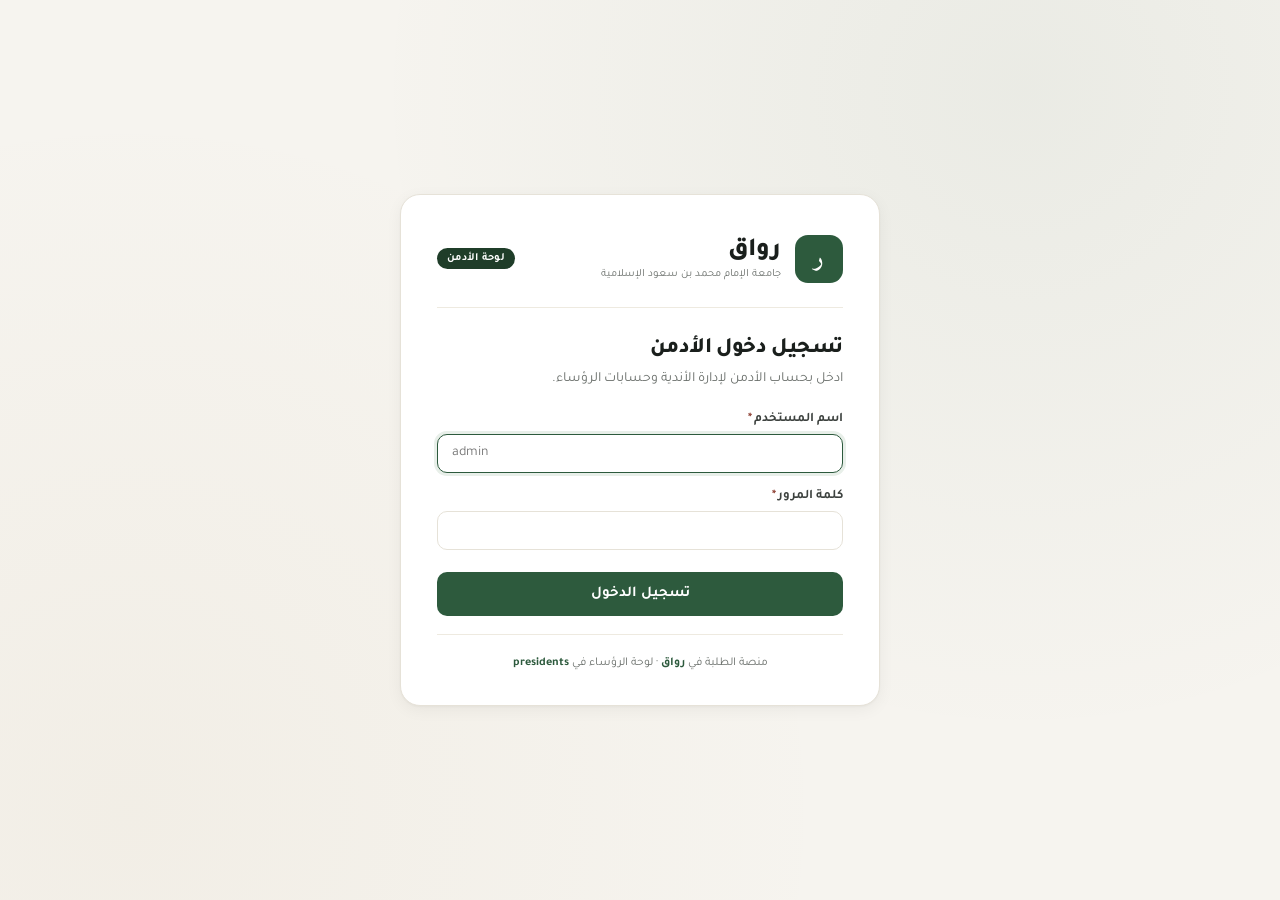
==== riwaq/admin/index.html @ 573fbea0 "Initial commit: رواق web platform Full-stack student platform with PHP/MySQL API, React frontend, ad" ====
<!DOCTYPE html>
<html lang="ar" dir="rtl">
<head>
<meta charset="UTF-8"/>
<meta name="viewport" content="width=device-width, initial-scale=1"/>
<meta name="description" content="لوحة الأدمن لمنصة رواق — إدارة حسابات رؤساء الأندية."/>
<meta name="theme-color" content="#2d5a3d"/>
<title>رواق · لوحة الأدمن</title>
<link rel="icon" type="image/svg+xml" href="data:image/svg+xml,%3Csvg xmlns='http://www.w3.org/2000/svg' viewBox='0 0 32 32'%3E%3Crect width='32' height='32' rx='8' fill='%231f3d29'/%3E%3Ctext x='16' y='23' text-anchor='middle' font-family='Tajawal,Amiri,serif' font-size='20' font-weight='800' fill='white'%3Eر%3C/text%3E%3C/svg%3E"/>
<link rel="preconnect" href="https://fonts.googleapis.com">
<link rel="preconnect" href="https://fonts.gstatic.com" crossorigin>
<link href="https://fonts.googleapis.com/css2?family=Tajawal:wght@400;500;700;800;900&family=Amiri:wght@700&display=swap" rel="stylesheet">
<link rel="stylesheet" href="../presidents/presidents.css"/>
<link rel="stylesheet" href="admin.css"/>
</head>
<body>
<div id="root">
  <div class="login-shell"><div class="login-card" style="text-align:center">
    <div class="spinner" style="margin:20px auto"></div>
    <div style="color:var(--ink-3);font-size:13px">جاري التحميل…</div>
  </div></div>
</div>

<!-- عميل الـ API المشترك -->
<script src="../api-client.js"></script>
<!-- منطق الأدمن -->
<script src="admin.js"></script>
</body>
</html>
---- riwaq/presidents/presidents.css ----
/* Riwaq — Presidents' (admin) website
 * Shares the design language with the student-facing app: olive-green brand,
 * Tajawal/Amiri typography, RTL, ivory background, soft surfaces.
 */

:root {
  --bg: #f6f4ef;
  --bg-soft: #efece4;
  --surface: #ffffff;
  --surface-2: #faf8f3;
  --ink: #1a1f1c;
  --ink-2: #3d423f;
  --ink-3: #6a6f6b;
  --ink-4: #9aa09b;
  --line: #e6e2d8;
  --line-2: #eeeae0;

  --brand: #2d5a3d;
  --brand-deep: #1f3d29;
  --brand-soft: #e8efe9;
  --brand-soft-2: #d6e2d8;

  --gold: #a37d3c;
  --gold-soft: #f3ead7;

  --danger: #8a3a2d;
  --danger-soft: #f3e1dc;

  --radius: 14px;
  --radius-sm: 10px;
  --radius-lg: 20px;
  --shadow-sm: 0 1px 2px rgba(20, 25, 22, 0.04), 0 1px 1px rgba(20, 25, 22, 0.03);
  --shadow: 0 4px 16px rgba(20, 25, 22, 0.05), 0 1px 2px rgba(20, 25, 22, 0.03);
  --shadow-lg: 0 16px 48px rgba(20, 25, 22, 0.12), 0 4px 12px rgba(20, 25, 22, 0.06);
}

* { box-sizing: border-box; margin: 0; padding: 0; }
html, body {
  background: var(--bg);
  color: var(--ink);
  font-family: "Tajawal", "IBM Plex Sans Arabic", system-ui, sans-serif;
  direction: rtl;
  min-height: 100vh;
  -webkit-font-smoothing: antialiased;
}
button { font-family: inherit; cursor: pointer; border: none; background: none; color: inherit; }
input, textarea, select { font-family: inherit; }
a { color: inherit; text-decoration: none; }

/* ============================================================
   TOP BAR
   ============================================================ */
.topbar {
  background: var(--surface);
  border-bottom: 1px solid var(--line);
  padding: 14px 28px;
  display: flex; align-items: center; gap: 16px;
  position: sticky; top: 0; z-index: 50;
}
.brand {
  display: flex; align-items: center; gap: 12px;
}
.brand-mark {
  width: 40px; height: 40px;
  display: grid; place-items: center;
  border-radius: 11px;
  background: var(--brand); color: #fff;
  font-family: "Amiri", "Tajawal", serif;
  font-weight: 800; font-size: 20px;
}
.brand-text .brand-name { font-weight: 800; font-size: 20px; letter-spacing: -.4px; }
.brand-text .brand-sub  { font-size: 11px; color: var(--ink-3); margin-top: 1px; }
.brand-pill {
  margin-inline-start: 6px;
  padding: 4px 10px;
  border-radius: 999px;
  background: var(--gold-soft); color: var(--gold);
  font-size: 11px; font-weight: 700;
  letter-spacing: .3px;
}

.topbar-spacer { flex: 1; }

.club-pill {
  display: inline-flex; align-items: center; gap: 10px;
  padding: 6px 8px 6px 14px;
  background: var(--bg-soft);
  border-radius: 999px;
}
.club-pill-icon {
  width: 30px; height: 30px;
  display: grid; place-items: center;
  border-radius: 999px;
  color: #fff; font-weight: 800; font-size: 14px;
}
.club-pill-name { font-size: 14px; font-weight: 600; }
.club-pill-sub  { font-size: 11px; color: var(--ink-3); }

.btn-link {
  font-size: 13px; color: var(--ink-3);
  padding: 8px 12px; border-radius: var(--radius-sm);
  transition: background .12s, color .12s;
}
.btn-link:hover { background: var(--bg-soft); color: var(--ink); }

/* ============================================================
   BUTTONS (match student site)
   ============================================================ */
.btn {
  display: inline-flex; align-items: center; gap: 8px;
  padding: 10px 18px;
  border-radius: var(--radius-sm);
  font-size: 14px; font-weight: 600;
  transition: background .12s, color .12s, transform .08s;
}
.btn:active { transform: scale(0.98); }
.btn-primary { background: var(--brand); color: #fff; }
.btn-primary:hover { background: var(--brand-deep); }
.btn-ghost  { background: var(--bg-soft); color: var(--ink); }
.btn-ghost:hover { background: var(--line); }
.btn-danger { background: var(--danger-soft); color: var(--danger); }
.btn-danger:hover { background: #e9c8c1; }
.btn-sm { padding: 7px 14px; font-size: 13px; }
.btn-lg { padding: 13px 24px; font-size: 15px; }
.btn-block { width: 100%; justify-content: center; }

/* ============================================================
   LOGIN SCREEN
   ============================================================ */
.login-shell {
  min-height: 100vh;
  display: grid; place-items: center;
  padding: 40px 24px;
  background:
    radial-gradient(circle at 80% 10%, rgba(45, 90, 61, 0.06), transparent 50%),
    radial-gradient(circle at 10% 90%, rgba(163, 125, 60, 0.05), transparent 50%),
    var(--bg);
}
.login-card {
  width: 100%; max-width: 480px;
  background: var(--surface);
  border: 1px solid var(--line);
  border-radius: var(--radius-lg);
  padding: 40px 36px 32px;
  box-shadow: var(--shadow);
}
.login-brand {
  display: flex; align-items: center; gap: 14px;
  padding-bottom: 24px;
  margin-bottom: 28px;
  border-bottom: 1px solid var(--line-2);
}
.login-brand .brand-mark { width: 48px; height: 48px; font-size: 24px; border-radius: 13px; }
.login-brand .brand-name { font-size: 26px; }
.login-title {
  font-size: 22px; font-weight: 800; letter-spacing: -.4px;
  margin-bottom: 6px;
}
.login-sub {
  font-size: 14px; color: var(--ink-3); line-height: 1.6;
  margin-bottom: 22px;
}
.login-card .field + .field { margin-top: 16px; }

/* ============================================================
   PAGE LAYOUT (dashboard)
   ============================================================ */
.page {
  max-width: 1100px;
  margin: 0 auto;
  padding: 28px;
}

.page-head {
  display: flex; align-items: flex-end; gap: 20px;
  padding-bottom: 18px;
  margin-bottom: 22px;
  border-bottom: 1px solid var(--line);
}
.page-head h1 { font-size: 26px; font-weight: 800; letter-spacing: -.5px; }
.page-head .sub { font-size: 14px; color: var(--ink-3); margin-top: 4px; }
.page-head-actions { margin-inline-start: auto; }

/* Stats strip */
.stats {
  display: grid;
  grid-template-columns: repeat(4, 1fr);
  gap: 14px;
  margin-bottom: 24px;
}
.stat {
  background: var(--surface);
  border: 1px solid var(--line);
  border-radius: var(--radius);
  padding: 18px 18px;
}
.stat-label { font-size: 12px; color: var(--ink-3); font-weight: 600; letter-spacing: .2px; }
.stat-value { font-size: 28px; font-weight: 800; margin-top: 6px; letter-spacing: -.6px; color: var(--brand-deep); }
.stat-hint  { font-size: 11px; color: var(--ink-4); margin-top: 2px; }

/* Tabs */
.tabs {
  display: flex; gap: 4px;
  background: var(--bg-soft);
  padding: 4px;
  border-radius: var(--radius-sm);
  margin-bottom: 18px;
  width: fit-content;
}
.tab {
  padding: 9px 18px;
  border-radius: 8px;
  font-size: 14px; font-weight: 600;
  color: var(--ink-3);
  transition: background .15s, color .15s;
}
.tab:hover { color: var(--ink); }
.tab.active { background: var(--surface); color: var(--ink); box-shadow: var(--shadow-sm); }

/* Two-column dashboard */
.dash-grid {
  display: grid;
  grid-template-columns: 1.2fr 1fr;
  gap: 22px;
  align-items: start;
}
@media (max-width: 880px) {
  .dash-grid { grid-template-columns: 1fr; }
  .stats { grid-template-columns: repeat(2, 1fr); }
}

/* ============================================================
   CARDS
   ============================================================ */
.card {
  background: var(--surface);
  border: 1px solid var(--line);
  border-radius: var(--radius);
  padding: 22px 22px 24px;
}
.card-head {
  display: flex; align-items: center; gap: 10px;
  padding-bottom: 14px;
  margin-bottom: 16px;
  border-bottom: 1px solid var(--line-2);
}
.card-head h2 {
  font-size: 17px; font-weight: 800; letter-spacing: -.2px;
}
.card-head .pill {
  font-size: 11px; font-weight: 700;
  padding: 3px 10px;
  border-radius: 999px;
  background: var(--brand-soft); color: var(--brand-deep);
}
.card-head .sub { font-size: 12px; color: var(--ink-3); margin-inline-start: auto; }

/* ============================================================
   FORM FIELDS
   ============================================================ */
.field { display: flex; flex-direction: column; gap: 6px; }
.field + .field { margin-top: 14px; }
.field label {
  font-size: 13px; font-weight: 600; color: var(--ink-2);
}
.field label .req { color: var(--danger); margin-inline-start: 2px; }
.field input, .field textarea, .field select {
  border: 1px solid var(--line);
  background: var(--surface);
  padding: 10px 14px;
  border-radius: var(--radius-sm);
  font-size: 14px;
  color: var(--ink);
  transition: border-color .12s, box-shadow .12s;
}
.field input:focus, .field textarea:focus, .field select:focus {
  outline: none;
  border-color: var(--brand);
  box-shadow: 0 0 0 3px var(--brand-soft);
}
.field textarea { resize: vertical; min-height: 110px; line-height: 1.65; }
.field .hint { font-size: 11px; color: var(--ink-4); }

.field-row {
  display: grid;
  grid-template-columns: 1fr 1fr;
  gap: 14px;
  margin-top: 14px;
}
.field-row .field + .field { margin-top: 0; }
@media (max-width: 560px) {
  .field-row { grid-template-columns: 1fr; }
  .field-row .field + .field { margin-top: 14px; }
}

.form-actions {
  display: flex; gap: 10px; align-items: center;
  margin-top: 22px;
  padding-top: 18px;
  border-top: 1px solid var(--line-2);
}
.form-actions .spacer { flex: 1; }

/* Type selector chips (post type) */
.chips {
  display: flex; gap: 8px; flex-wrap: wrap;
}
.chip {
  padding: 8px 14px;
  border-radius: 999px;
  font-size: 13px; font-weight: 600;
  background: var(--bg-soft);
  color: var(--ink-2);
  border: 1px solid transparent;
  transition: background .12s, color .12s, border-color .12s;
}
.chip:hover { background: var(--line); }
.chip.active {
  background: var(--brand-soft);
  color: var(--brand-deep);
  border-color: var(--brand-soft-2);
}

/* ============================================================
   LIST OF PUBLISHED ITEMS
   ============================================================ */
.empty {
  padding: 30px 20px;
  text-align: center;
  color: var(--ink-4);
  font-size: 13px;
}
.empty .ico {
  width: 48px; height: 48px;
  display: grid; place-items: center;
  margin: 0 auto 10px;
  border-radius: 14px;
  background: var(--bg-soft);
  color: var(--ink-3);
  font-size: 22px;
}

.item {
  padding: 14px 14px;
  border-radius: var(--radius-sm);
  border: 1px solid var(--line-2);
  background: var(--surface-2);
  display: flex; gap: 12px; align-items: flex-start;
}
.item + .item { margin-top: 10px; }
.item-badge {
  flex-shrink: 0;
  min-width: 46px;
  padding: 6px 10px;
  border-radius: 10px;
  font-size: 11px; font-weight: 700;
  text-align: center;
  line-height: 1.3;
}
.item-badge.post         { background: var(--bg-soft); color: var(--ink-2); }
.item-badge.announcement { background: var(--gold-soft); color: var(--gold); }
.item-badge.event        { background: var(--brand-soft); color: var(--brand-deep); }
.item-body { flex: 1; min-width: 0; }
.item-title {
  font-weight: 700; font-size: 14px;
  margin-bottom: 4px;
  overflow: hidden;
  text-overflow: ellipsis;
  display: -webkit-box;
  -webkit-line-clamp: 2;
  -webkit-box-orient: vertical;
}
.item-meta {
  font-size: 11px; color: var(--ink-3);
  display: flex; gap: 8px; flex-wrap: wrap;
}
.item-meta .dot { color: var(--ink-4); }
.item-actions { flex-shrink: 0; }
.item-del {
  width: 30px; height: 30px;
  display: grid; place-items: center;
  border-radius: 8px;
  color: var(--ink-3);
  transition: background .12s, color .12s;
}
.item-del:hover { background: var(--danger-soft); color: var(--danger); }

/* ============================================================
   TOAST
   ============================================================ */
.toast {
  position: fixed; bottom: 24px; left: 50%;
  transform: translateX(-50%) translateY(20px);
  background: var(--brand-deep);
  color: #fff;
  padding: 12px 20px;
  border-radius: 999px;
  font-size: 14px; font-weight: 600;
  box-shadow: var(--shadow-lg);
  opacity: 0;
  pointer-events: none;
  transition: transform .25s, opacity .25s;
  z-index: 200;
}
.toast.show {
  opacity: 1;
  transform: translateX(-50%) translateY(0);
}
.toast.toast-danger { background: var(--danger); }

/* Loading spinner used while session/data load */
.spinner {
  width: 28px; height: 28px;
  border-radius: 999px;
  border: 3px solid var(--brand-soft-2);
  border-top-color: var(--brand);
  animation: spin 0.8s linear infinite;
}
@keyframes spin { to { transform: rotate(360deg); } }

/* ============================================================
   SMALL UTILITIES
   ============================================================ */
.muted { color: var(--ink-3); font-size: 13px; }
.row { display: flex; align-items: center; gap: 10px; }
.row.wrap { flex-wrap: wrap; }
hr.sep { border: none; border-top: 1px solid var(--line-2); margin: 18px 0; }

/* ============================================================
   SOCIAL LINKS EDITOR (when currentTab === "socials")
   ============================================================ */
.social-rows { display: flex; flex-direction: column; gap: 12px; }
.social-row {
  display: grid;
  grid-template-columns: 140px 1fr;
  gap: 10px;
  align-items: center;
}
.social-row .platform {
  display: flex; align-items: center; gap: 10px;
  font-size: 13px; font-weight: 700; color: var(--ink-2);
  padding: 0 6px;
}
.social-row .platform-ico {
  width: 30px; height: 30px;
  display: grid; place-items: center;
  border-radius: 8px;
  color: #fff;
  font-size: 11px;
  flex-shrink: 0;
}
.social-row input {
  border: 1px solid var(--line);
  background: var(--surface);
  padding: 9px 14px;
  border-radius: var(--radius-sm);
  font-size: 14px;
  color: var(--ink);
  direction: ltr;
  text-align: right;
  transition: border-color .12s, box-shadow .12s;
}
.social-row input:focus {
  outline: none;
  border-color: var(--brand);
  box-shadow: 0 0 0 3px var(--brand-soft);
}
.social-row input::placeholder {
  color: var(--ink-4);
  direction: ltr;
  text-align: right;
}
@media (max-width: 560px) {
  .social-row { grid-template-columns: 1fr; gap: 6px; }
}
---- riwaq/admin/admin.css ----
/* رواق — أنماط لوحة الأدمن (تعتمد على presidents.css لمشاركة الألوان والخطوط) */

/* شارة الأدمن في الـ topbar */
.admin-badge {
  display: inline-flex; align-items: center; gap: 6px;
  margin-inline-start: 6px;
  padding: 4px 10px;
  border-radius: 999px;
  background: var(--brand-deep); color: #fff;
  font-size: 11px; font-weight: 700;
  letter-spacing: .3px;
}

/* شريط تنبيه البذرة الافتراضية */
.alert {
  border-radius: var(--radius);
  padding: 14px 18px;
  margin-bottom: 22px;
  display: flex; align-items: flex-start; gap: 14px;
  border: 1px solid;
}
.alert-warn {
  background: var(--gold-soft);
  border-color: #e5cf94;
  color: #5a4314;
}
.alert-icon {
  width: 32px; height: 32px;
  border-radius: 999px;
  display: grid; place-items: center;
  background: #fff;
  color: var(--gold);
  flex-shrink: 0;
  font-weight: 800; font-size: 18px;
  font-family: "Amiri", "Tajawal", serif;
}
.alert-body { flex: 1; }
.alert-title { font-weight: 700; font-size: 14.5px; margin-bottom: 4px; }
.alert-text  { font-size: 13px; color: #5a4314; line-height: 1.7; }
.alert-text code {
  background: rgba(255,255,255,0.6);
  padding: 1px 8px;
  border-radius: 6px;
  font-family: "Tajawal", monospace;
  font-weight: 700;
}
.alert-dismiss {
  align-self: flex-start;
  width: 28px; height: 28px;
  border-radius: 999px;
  display: grid; place-items: center;
  color: var(--gold);
  transition: background .12s;
  font-size: 14px;
}
.alert-dismiss:hover { background: rgba(255,255,255,0.6); }

/* جدول الحسابات */
.accounts-table-wrap {
  overflow-x: auto;
  border: 1px solid var(--line-2);
  border-radius: var(--radius-sm);
}
.accounts-table {
  width: 100%;
  border-collapse: collapse;
  font-size: 13.5px;
  min-width: 620px;
}
.accounts-table thead th {
  background: var(--surface-2);
  color: var(--ink-3);
  font-size: 12px;
  font-weight: 700;
  text-align: right;
  padding: 12px 14px;
  border-bottom: 1px solid var(--line-2);
  letter-spacing: .2px;
}
.accounts-table tbody td {
  padding: 14px;
  border-bottom: 1px solid var(--line-2);
  vertical-align: middle;
}
.accounts-table tbody tr:last-child td { border-bottom: none; }
.accounts-table tbody tr:hover { background: var(--surface-2); }

.acc-club {
  display: flex; align-items: center; gap: 10px;
}
.acc-club-icon {
  width: 30px; height: 30px;
  border-radius: 8px;
  display: grid; place-items: center;
  color: #fff; font-weight: 700; font-size: 13px;
  flex-shrink: 0;
}
.acc-club-name { font-weight: 700; font-size: 13.5px; }
.acc-club-meta { font-size: 11px; color: var(--ink-3); margin-top: 2px; }

.acc-username {
  font-family: "Tajawal", monospace;
  font-weight: 700;
  background: var(--bg-soft);
  padding: 4px 10px;
  border-radius: 6px;
  display: inline-block;
  direction: ltr;
  font-size: 13px;
}

.acc-date { color: var(--ink-3); font-size: 12.5px; }

.acc-actions {
  display: flex; gap: 6px; justify-content: flex-end;
}
.acc-actions .btn { padding: 6px 12px; font-size: 12.5px; }

/* الإحصائيات */
.stat-value.muted-zero { color: var(--ink-4); }

/* قائمة الأندية بدون حساب */
.unassigned-list {
  display: flex; flex-wrap: wrap; gap: 8px;
  margin-top: 12px;
}
.unassigned-chip {
  font-size: 12px;
  padding: 5px 12px;
  border-radius: 999px;
  background: var(--brand-soft);
  color: var(--brand-deep);
  font-weight: 600;
}

/* نموذج الإنشاء */
.create-form .field-row { margin-top: 14px; }
.create-form .pwd-wrap {
  position: relative;
}
.create-form .pwd-wrap input { padding-inline-end: 80px; }
.create-form .pwd-toggle {
  position: absolute;
  inset-inline-end: 8px;
  top: 50%;
  transform: translateY(-50%);
  font-size: 11.5px;
  color: var(--ink-3);
  padding: 4px 10px;
  border-radius: 6px;
  background: var(--bg-soft);
  font-weight: 600;
  transition: background .12s, color .12s;
}
.create-form .pwd-toggle:hover { background: var(--line); color: var(--ink); }

.form-error {
  color: var(--danger);
  font-size: 12.5px;
  margin-top: 8px;
  display: none;
}
.form-error.show { display: block; }

/* المودال */
.modal-back {
  position: fixed; inset: 0;
  background: rgba(20, 25, 22, 0.5);
  z-index: 100;
  display: grid; place-items: center;
  padding: 20px;
  animation: fadeIn .15s ease;
}
@keyframes fadeIn { from { opacity: 0 } to { opacity: 1 } }
.modal {
  background: var(--surface);
  border-radius: var(--radius-lg);
  width: 100%; max-width: 460px;
  box-shadow: var(--shadow-lg);
  animation: modalIn .2s ease;
  overflow: hidden;
}
@keyframes modalIn {
  from { transform: translateY(20px); opacity: 0 }
  to   { transform: translateY(0); opacity: 1 }
}
.modal-head {
  padding: 18px 22px;
  border-bottom: 1px solid var(--line);
}
.modal-head h2 { font-size: 17px; font-weight: 800; letter-spacing: -.3px; }
.modal-head .sub { font-size: 12.5px; color: var(--ink-3); margin-top: 2px; }
.modal-body { padding: 20px 22px; }
.modal-foot {
  padding: 14px 22px;
  border-top: 1px solid var(--line);
  display: flex; gap: 10px; justify-content: flex-end;
}

/* عند عدم وجود أندية بدون حساب */
.create-form-disabled {
  background: var(--bg-soft);
  border-radius: var(--radius-sm);
  padding: 18px;
  text-align: center;
  color: var(--ink-3);
  font-size: 13.5px;
}

/* Toast variant */
.toast.toast-danger { background: var(--danger); }

/* ============================================================
   نموذج إنشاء/تعديل النادي
   ============================================================ */
.modal-lg { max-width: 760px; }

.club-form-row {
  display: grid;
  grid-template-columns: 220px 1fr;
  gap: 24px;
  align-items: start;
}

.club-form-icon-section {
  display: flex;
  flex-direction: column;
  gap: 8px;
}
.club-form-icon-section > label {
  font-size: 13px;
  font-weight: 600;
  color: var(--ink-2);
  margin-bottom: 4px;
}

.club-form-preview {
  width: 120px;
  height: 120px;
  border-radius: 20px;
  display: grid;
  place-items: center;
  color: #fff;
  font-size: 48px;
  font-weight: 800;
  border: 3px solid var(--surface);
  box-shadow: var(--shadow);
  overflow: hidden;
  align-self: center;
}
.club-form-preview img {
  width: 100%;
  height: 100%;
  object-fit: cover;
}

.club-form-icon-controls {
  display: flex;
  flex-direction: column;
  gap: 6px;
  align-items: center;
}

.club-form-fields {
  display: flex;
  flex-direction: column;
  gap: 14px;
}

/* تصنيف ملوّن في الجدول */
.club-cat-chip {
  display: inline-block;
  padding: 3px 10px;
  font-size: 12px;
  font-weight: 600;
  border-radius: 999px;
  background: var(--brand-soft);
  color: var(--brand-deep);
}

@media (max-width: 720px) {
  .club-form-row { grid-template-columns: 1fr; }
  .club-form-preview { width: 96px; height: 96px; font-size: 36px; }
}

/* Spinner used inside the login card while session is being checked */
.spinner {
  width: 28px; height: 28px;
  border-radius: 999px;
  border: 3px solid var(--brand-soft-2);
  border-top-color: var(--brand);
  animation: spin 0.8s linear infinite;
}
@keyframes spin { to { transform: rotate(360deg); } }

/* Spinner used inside the login card while session is being checked */
.spinner {
  width: 28px; height: 28px;
  border-radius: 999px;
  border: 3px solid var(--brand-soft-2);
  border-top-color: var(--brand);
  animation: spin 0.8s linear infinite;
}
@keyframes spin { to { transform: rotate(360deg); } }

@media (max-width: 720px) {
  .accounts-table { font-size: 12.5px; }
  .acc-actions { flex-direction: column; gap: 4px; }
}
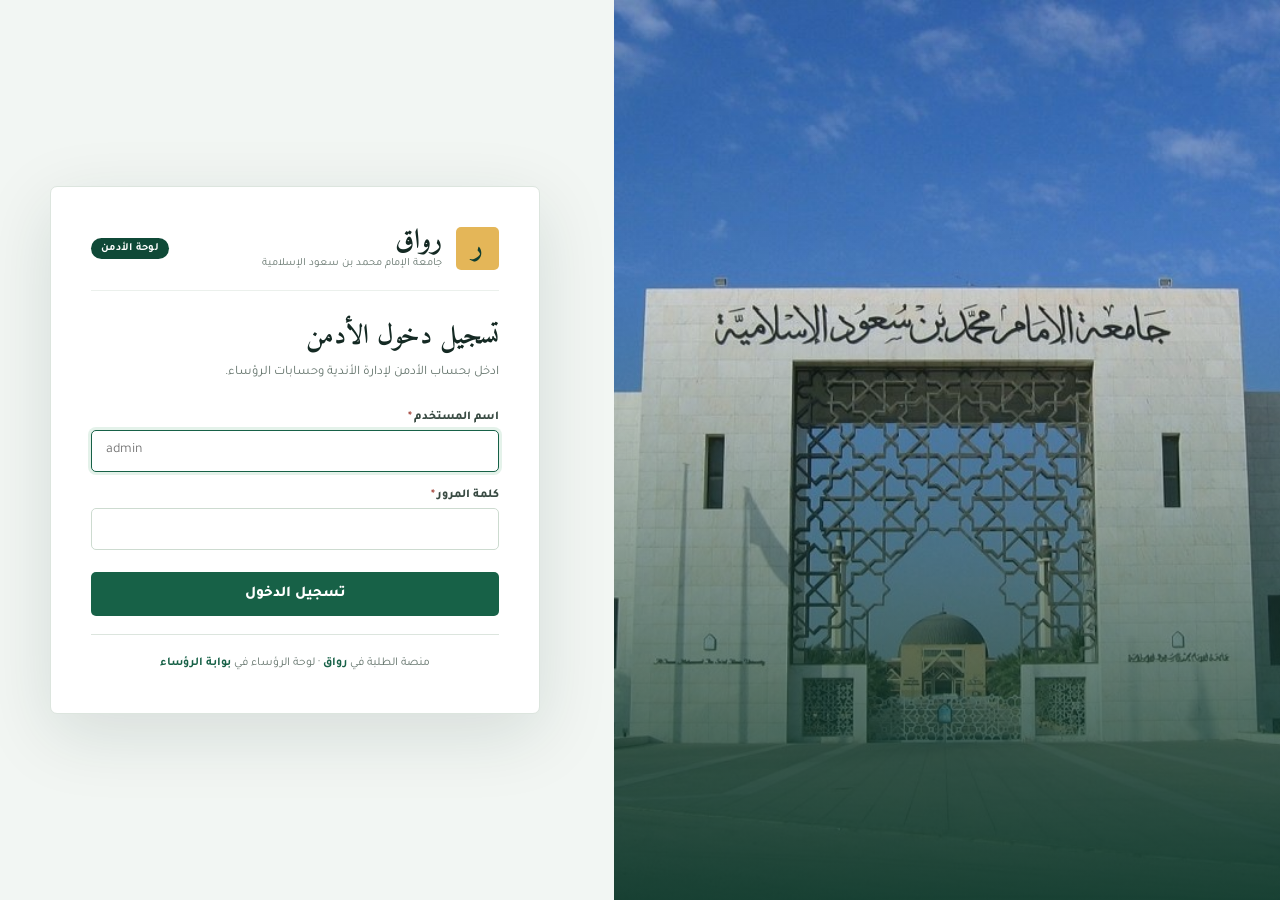
==== commit edc985ce: "Prepare Riwaq for public release" ====
--- a/riwaq/admin/index.html
+++ b/riwaq/admin/index.html
@@ -12,6 +12,7 @@
 <link href="https://fonts.googleapis.com/css2?family=Tajawal:wght@400;500;700;800;900&family=Amiri:wght@700&display=swap" rel="stylesheet">
 <link rel="stylesheet" href="../presidents/presidents.css"/>
 <link rel="stylesheet" href="admin.css"/>
+<link rel="stylesheet" href="../portal-design.css?v=2"/>
 </head>
 <body>
 <div id="root">
@@ -23,6 +24,8 @@
 
 <!-- عميل الـ API المشترك -->
 <script src="../api-client.js"></script>
+<script src="../assets/lucide.min.js"></script>
+<script src="../portal-ui.js"></script>
 <!-- منطق الأدمن -->
 <script src="admin.js"></script>
 </body>
--- a/riwaq/portal-design.css
+++ b/riwaq/portal-design.css
@@ -0,0 +1,128 @@
+/* Shared visual language for the president and admin workspaces. */
+:root{--bg:#f3f6f4;--bg-soft:#e9f0eb;--surface:#fff;--surface-2:#f8faf8;--ink:#142923;--ink-2:#394b43;--ink-3:#65756d;--ink-4:#8a9890;--line:#dce5de;--line-2:#ebf0ec;--brand:#176147;--brand-deep:#0f4937;--brand-soft:#e4f2ea;--brand-soft-2:#cce4d5;--gold:#a86b21;--gold-soft:#f8edcf;--danger:#a34238;--danger-soft:#f8e5e1;--radius:7px;--radius-sm:5px;--radius-lg:8px;--shadow-sm:none;--shadow:none;--shadow-lg:0 22px 60px #09291a24}
+body{background:var(--bg);color:var(--ink);font-size:15px}
+button:focus-visible,a:focus-visible,input:focus-visible,textarea:focus-visible,select:focus-visible{outline:3px solid #d69d45;outline-offset:3px}
+.topbar{background:#103e31;border:0;color:#fff;min-height:70px;padding:10px max(28px,calc((100vw - 1230px)/2));gap:10px;flex-wrap:wrap}
+.topbar .brand{color:#fff}
+.brand-mark,.login-brand .brand-mark{border-radius:5px;background:#e4b658;color:#103e31;font:700 27px/1 Amiri,Tajawal,serif}
+.topbar .brand-mark{width:41px;height:41px}
+.brand-text .brand-name{font:700 26px/1 Amiri,Tajawal,serif;letter-spacing:0}
+.topbar .brand-sub{color:#bad6c6;margin-top:5px;font-size:11px}
+.topbar .btn-link{color:#d6eadd;font-size:12px;font-weight:700;border-radius:5px;padding:9px 11px}
+.topbar .btn-link:hover{color:#fff;background:#1e5743}
+.topbar .club-pill{border:1px solid #54816c;border-radius:5px;background:#1d5641;padding:5px 10px}
+.club-pill-icon{border-radius:4px}
+.topbar .club-pill-sub{color:#c2decf}
+.topbar .club-pill-name{font-weight:800;color:#fff}
+.topbar .admin-badge{background:#e4b658;color:#173c2f;border-radius:4px;padding:7px 10px;font-size:11px;font-weight:800}
+.page{max-width:1230px;padding:37px 28px 90px}
+.page-head{align-items:center;margin-bottom:28px;padding-bottom:24px}
+.page-head h1{font:700 33px/1.2 Amiri,Tajawal,serif;letter-spacing:0}
+.page-head .sub{font-size:13px;line-height:1.6;margin-top:6px}
+.page-head-actions{flex-shrink:0}
+.btn{border-radius:5px;box-shadow:none;font-weight:800;transition:background .18s,border-color .18s,transform .18s}
+.btn-primary{background:var(--brand);color:#fff}
+.btn-primary:hover{background:var(--brand-deep)}
+.btn-ghost{background:#edf3ee;border:1px solid var(--line)}
+.btn-ghost:hover{background:#dfece2}
+.btn-danger{background:var(--danger-soft)}
+.stats{gap:0;background:#fff;border:1px solid var(--line);border-radius:7px;overflow:hidden;margin-bottom:30px}
+.stat{border:0;border-inline-end:1px solid var(--line);border-radius:0;padding:19px 22px}
+.stat:last-child{border:0}
+.stat-label{font-size:12px;font-weight:800;letter-spacing:0}
+.stat-value{font-size:29px;font-weight:800;letter-spacing:0;margin-top:8px;color:var(--brand)}
+.stat-hint{font-size:11px;margin-top:4px}
+.dash-grid{grid-template-columns:minmax(0,1.08fr) minmax(0,.92fr);gap:20px}
+.card{border:1px solid var(--line);border-radius:7px;padding:24px;background:#fff;box-shadow:none}
+.card-head{padding-bottom:16px;margin-bottom:20px}
+.card-head h2{font-size:17px;letter-spacing:0}
+.card-head .sub{font-size:11px;color:var(--ink-3)}
+.card-head .pill{border-radius:4px}
+.chips,.tabs{display:flex;gap:0;background:transparent;border-bottom:1px solid var(--line);border-radius:0;padding:0;margin-bottom:18px;flex-wrap:wrap}
+.chip,.tab{padding:10px 13px 12px;border:0;border-bottom:3px solid transparent;border-radius:0;background:transparent;font-size:13px;font-weight:800;color:var(--ink-3)}
+.chip:hover,.tab:hover{background:transparent;color:var(--brand)}
+.chip.active,.tab.active{background:transparent;border-bottom-color:var(--brand);color:var(--brand);box-shadow:none}
+.field label{font-size:12px;color:var(--ink-2);font-weight:800}
+.field input,.field textarea,.field select,.social-row input{border-radius:5px;background:#fff;border:1px solid #cddbd0;font-size:14px;min-height:42px}
+.field input:focus,.field textarea:focus,.field select:focus,.social-row input:focus{border-color:var(--brand);box-shadow:0 0 0 3px var(--brand-soft)}
+.item{border:1px solid var(--line);border-radius:5px;background:#fff}
+.item-badge,.club-cat-chip{border-radius:4px}
+.empty{border:1px dashed #cbdacf;border-radius:6px;background:var(--surface-2)}
+.login-shell{position:relative;background:#f2f6f3;padding:40px max(35px,calc((100vw - 1180px)/2));display:flex;align-items:center;justify-content:flex-end;isolation:isolate;overflow:hidden}
+.login-shell:before{content:"";position:absolute;inset:0 0 0 48%;background:#103e31 url('assets/campus.jpg') center/cover no-repeat;z-index:-2}
+.login-shell:after{content:"";position:absolute;inset:0 0 0 48%;background:linear-gradient(0deg,#0f3b2ded 0%,#0f3b2d06 70%);z-index:-1}
+.login-card{width:46%;max-width:490px;min-width:360px;padding:40px;border-radius:7px;border:1px solid var(--line);box-shadow:0 20px 70px #0e302420;background:#fff}
+.login-brand{margin-bottom:28px;padding-bottom:20px}
+.login-brand .brand-mark{width:43px;height:43px;font-size:27px}
+.login-brand .brand-name{font:700 28px/1 Amiri,Tajawal,serif;letter-spacing:0}
+.login-brand .brand-sub{font-size:11px;color:var(--ink-3)}
+.login-title{font:700 27px/1.35 Amiri,Tajawal,serif;letter-spacing:0;margin-bottom:7px}
+.login-sub{font-size:13px;line-height:1.7;margin-bottom:25px}
+.login-card .btn-block{min-height:44px}
+.login-card .sep{border-color:var(--line)}
+.accounts-table-wrap{border:1px solid var(--line);border-radius:5px;overflow:auto}
+.accounts-table{min-width:780px}
+.accounts-table thead{background:#f1f6f2}
+.accounts-table thead th{font-size:11px;color:var(--ink-3);font-weight:800;border-color:var(--line)}
+.accounts-table tbody td{border-color:var(--line-2);font-size:12px}
+.accounts-table tbody tr:hover{background:#f6faf7}
+.acc-club-icon{border-radius:4px}
+.acc-username{border-radius:4px;background:#e9f2eb;color:var(--brand-deep)}
+.acc-actions{flex-wrap:wrap}
+.table-tools{display:flex;align-items:center;gap:10px;margin-bottom:14px}
+.table-tools input{width:min(340px,100%);min-height:39px;border:1px solid var(--line);border-radius:5px;padding:8px 12px;font:inherit;font-size:13px}
+.table-tools input:focus{border-color:var(--brand)}
+.table-tools span{font-size:12px;color:var(--ink-3)}
+.modal{border-radius:8px}
+.toast{border-radius:5px}
+@media(max-width:880px){.dash-grid{grid-template-columns:1fr}.stats{grid-template-columns:repeat(2,1fr)}.stat:nth-child(2){border-inline-end:0}.stat:nth-child(-n+2){border-bottom:1px solid var(--line)}.login-shell:before,.login-shell:after{inset:0 0 0 45%}.login-card{width:52%;min-width:340px}}
+@media(max-width:650px){.topbar{padding:10px 16px;min-height:58px;gap:6px}.topbar .brand-mark{width:32px;height:32px;font-size:20px}.topbar .brand-name{font-size:20px}.topbar .brand-sub{display:none}.topbar .btn-link{font-size:11px;padding:7px}.topbar .club-pill{order:3;width:100%}.page{padding:23px 16px 70px}.page-head{align-items:flex-start;gap:15px;flex-wrap:wrap}.page-head h1{font-size:28px}.page-head-actions{margin:0}.stats{grid-template-columns:repeat(2,1fr)}.stat{padding:14px}.stat-value{font-size:24px}.card{padding:18px}.card-head{flex-wrap:wrap}.login-shell{padding:0;align-items:flex-end;min-height:100vh;background:#103e31}.login-shell:before,.login-shell:after{inset:0 0 35% 0}.login-card{width:100%;max-width:none;min-width:0;margin:0;border-radius:8px 8px 0 0;border:0;box-shadow:none;padding:25px 20px 30px}.login-card .login-brand{margin-bottom:19px;padding-bottom:16px}.login-sub{margin-bottom:17px}.table-tools{flex-wrap:wrap}}
+@media(prefers-reduced-motion:reduce){button,a,input{transition:none}}
+.tool-btn{display:inline-grid;place-items:center;width:42px;height:42px;flex:0 0 42px;border:1px solid var(--line);border-radius:5px;background:var(--surface);color:var(--ink-2)}
+.tool-btn:hover{background:var(--brand-soft);color:var(--brand)}
+button:disabled{opacity:.55;cursor:not-allowed}
+.btn svg,.tool-btn svg{flex-shrink:0;vertical-align:middle}
+.management-section{padding-top:8px;min-width:0}
+.management-section>.card-head{border-bottom:1px solid var(--line);margin-bottom:22px}
+.management-filters{align-items:flex-end;gap:14px;flex-wrap:wrap}
+.filter-field{display:grid;gap:8px;min-width:160px;font-size:12px;font-weight:700;color:var(--ink-2);flex:1}
+.filter-field>span{font:inherit;color:inherit}
+.filter-field.filter-search{flex:2;min-width:240px}
+.filter-field input,.filter-field select{width:100%;max-width:none;min-height:42px;padding:9px 12px;border:1px solid #cddbd0;border-radius:5px;font:inherit;font-size:13px;background:#fff;color:var(--ink)}
+.table-summary{display:flex;justify-content:space-between;gap:16px;flex-wrap:wrap;padding:4px 0 13px;font-size:12px;color:var(--ink-3)}
+.table-summary>span:first-child{font-weight:700;color:var(--ink-2)}
+.account-missing{display:inline-block;color:#8a541d;background:#fff0d6;padding:5px 8px;border-radius:4px;font-size:11px;font-weight:700}
+.table-empty td{padding:36px!important;text-align:center!important;color:var(--ink-3)}
+.attachment-field{margin:18px 0 12px;padding-top:18px;border-top:1px solid var(--line-2)}
+.attachment-toolbar{display:flex;align-items:center;justify-content:space-between;gap:14px;flex-wrap:wrap}
+.attachment-toolbar>span{font-size:11px;color:var(--ink-3)}
+.image-attachment{display:flex;align-items:center;gap:12px;background:var(--surface-2);border:1px solid var(--line);border-radius:5px;padding:10px;margin-top:12px}
+.image-attachment[hidden]{display:none}
+.image-attachment>img{width:68px;height:60px;flex:0 0 68px;object-fit:cover;border-radius:3px}
+.attachment-name{font-size:12px;font-weight:700;min-width:0;overflow-wrap:anywhere;flex:1}
+.attachment-name small{display:block;font-weight:400;color:var(--ink-3);margin-top:6px}
+.inline-error{font-size:12px;line-height:1.6;color:var(--danger);margin-top:8px;overflow-wrap:anywhere}
+.inline-error:empty{display:none}
+.composer-status{color:#756025!important;background:#fff3d5;padding:5px 8px;border-radius:4px}
+#composer-card .form-actions{gap:8px;flex-wrap:wrap}
+#composer-card .form-actions>.muted{width:100%;font-size:11px;margin-bottom:4px}
+#composer-card .form-actions>.spacer{display:none}
+#composer-card .form-actions>.tool-btn{margin-inline-end:auto}
+#composer-card textarea{min-height:148px;line-height:1.8;resize:vertical}
+.post-preview-dialog{margin:auto;padding:0;width:min(600px,calc(100vw - 32px));max-height:calc(100dvh - 40px);border:1px solid var(--line);border-radius:8px;background:#fff;color:var(--ink);box-shadow:0 24px 80px #10292133;overflow:auto}
+.post-preview-dialog::backdrop{background:#12231dd9}
+.preview-head{position:sticky;top:0;z-index:1;display:flex;align-items:center;justify-content:space-between;gap:16px;background:#fff;padding:16px 24px;border-bottom:1px solid var(--line)}
+.preview-head h2{font-size:16px;font-weight:800}
+.preview-content{padding:26px;overflow-wrap:anywhere}
+.preview-author{display:flex;align-items:center;gap:11px;margin-bottom:22px}
+.preview-club-icon{display:grid;place-items:center;width:44px;height:44px;flex:0 0 44px;border-radius:5px;color:#fff;font-weight:800;font-size:18px}
+.preview-author strong{font-size:14px;line-height:1.5;display:block}
+.preview-author small{font-size:11px;color:var(--ink-3);display:block;margin-top:4px}
+.preview-type{margin-inline-start:auto;flex-shrink:0;font-size:11px;color:#345d83;background:#eaf1f8;padding:5px 8px;border-radius:4px}
+.preview-content h3{font-size:21px;line-height:1.5;margin-bottom:12px}
+.preview-content>p{white-space:pre-wrap;line-height:1.9;font-size:14px;color:var(--ink-2)}
+.preview-image{display:block;width:100%;max-height:340px;object-fit:contain;background:var(--surface-2);margin-top:20px;border-radius:4px}
+.preview-tags{display:flex;flex-wrap:wrap;gap:8px;font-size:12px;font-weight:700;color:var(--brand);margin-top:18px}
+.preview-link{font-size:12px;border-top:1px solid var(--line-2);padding-top:14px;margin-top:18px;color:var(--ink-3)}
+@media(max-width:650px){.filter-field,.filter-field.filter-search{min-width:0;flex-basis:calc(50% - 14px)}.filter-field.filter-search{flex-basis:100%}.management-filters .tool-btn{margin-inline-start:auto}.table-summary{font-size:11px}.table-empty td{display:block!important}.table-empty td:before{display:none!important}.preview-head{padding:12px 16px}.preview-content{padding:20px 16px}.preview-content h3{font-size:19px}.attachment-toolbar{gap:10px}.post-preview-dialog{width:calc(100vw - 24px)}#composer-card{padding:18px 14px}#composer-card .form-actions .btn{padding-inline:12px;font-size:12px}.page-head h1{overflow-wrap:anywhere}.card-head{gap:8px}}
+@media(max-width:650px){.accounts-table-wrap{overflow:visible;border:0}.accounts-table{min-width:0;width:100%;display:block}.accounts-table thead{display:none}.accounts-table tbody{display:block}.accounts-table tbody tr{display:block;border:1px solid var(--line);border-radius:6px;margin-bottom:10px;background:#fff;overflow:hidden}.accounts-table tbody td{display:flex;align-items:center;justify-content:space-between;gap:12px;border:0;border-bottom:1px solid var(--line-2);padding:11px 13px;min-height:42px}.accounts-table tbody td:last-child{display:block;border:0}.accounts-table tbody td:before{content:attr(data-label);color:var(--ink-3);font-size:11px;font-weight:800;flex-shrink:0}.accounts-table tbody td:first-child:before{display:none}.accounts-table tbody td:last-child:before{display:block;margin-bottom:9px}.acc-actions{justify-content:flex-start}.acc-actions .btn{min-height:32px}}
